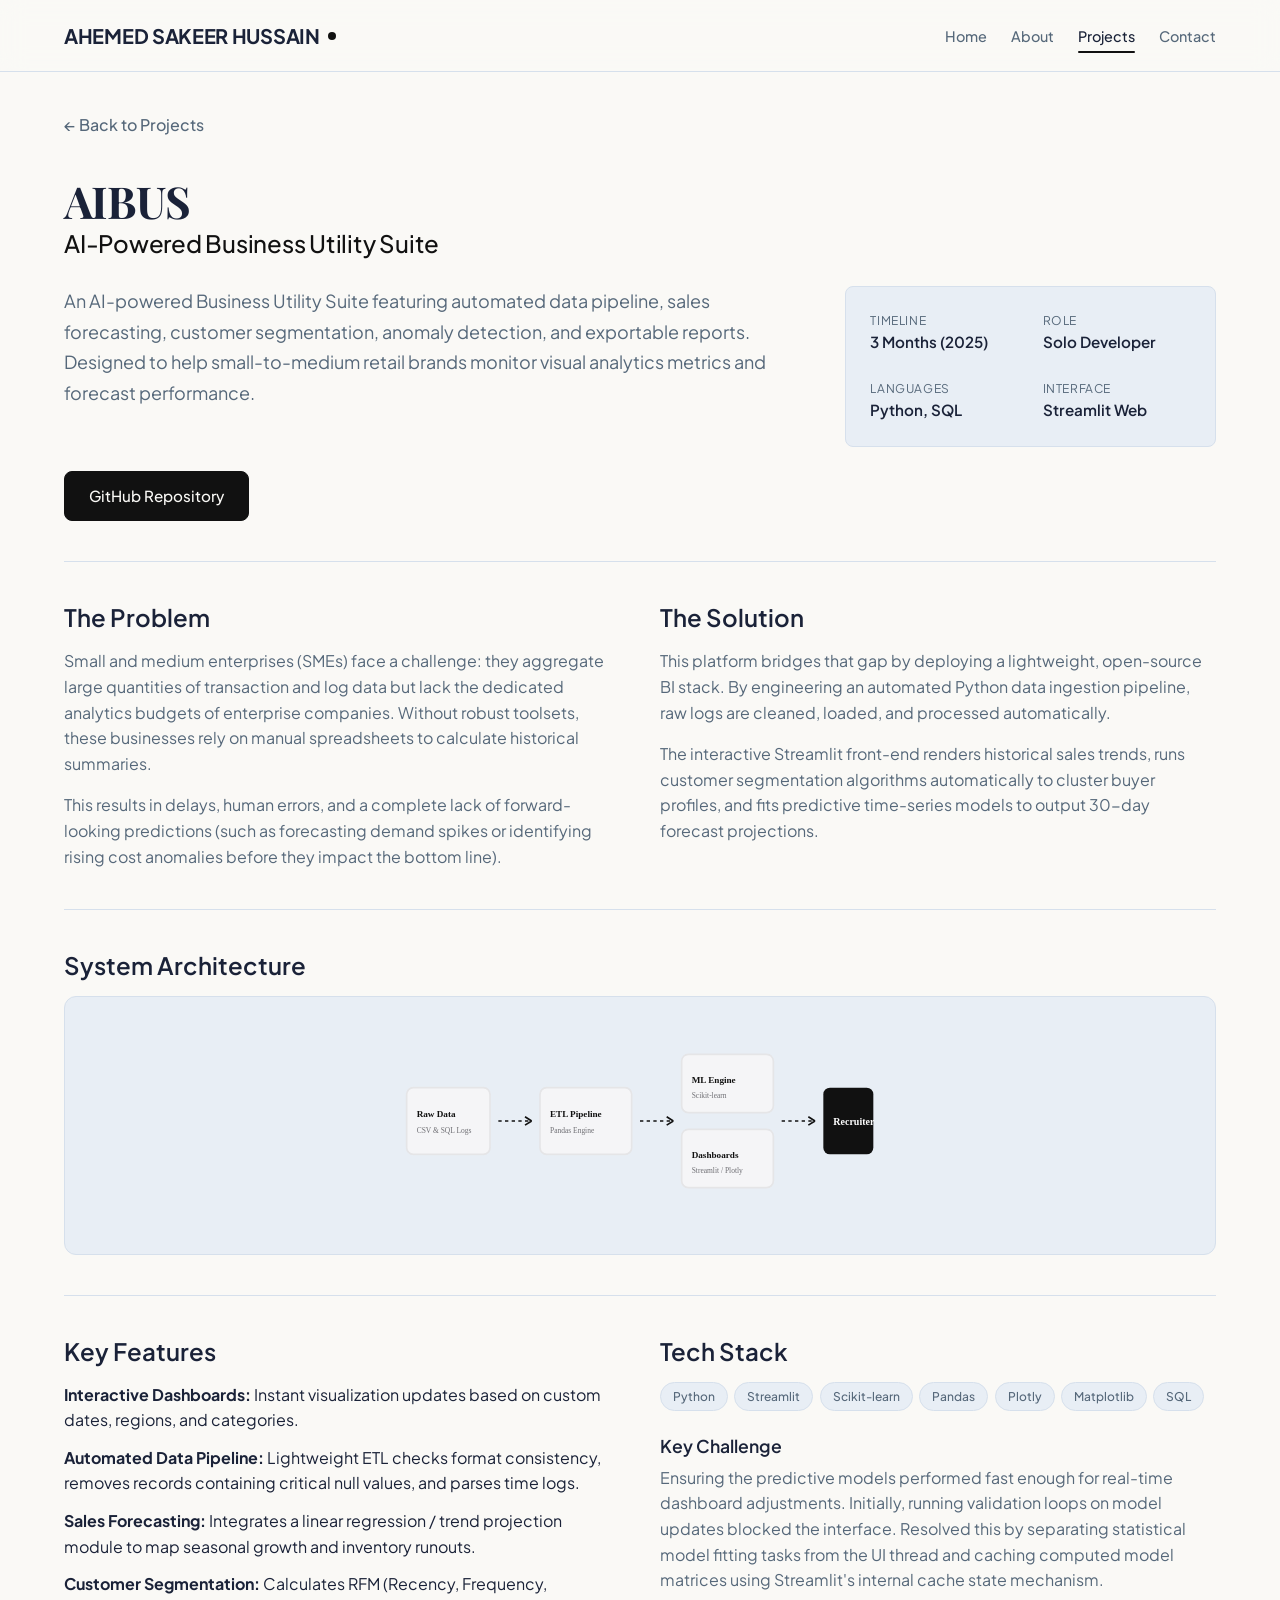
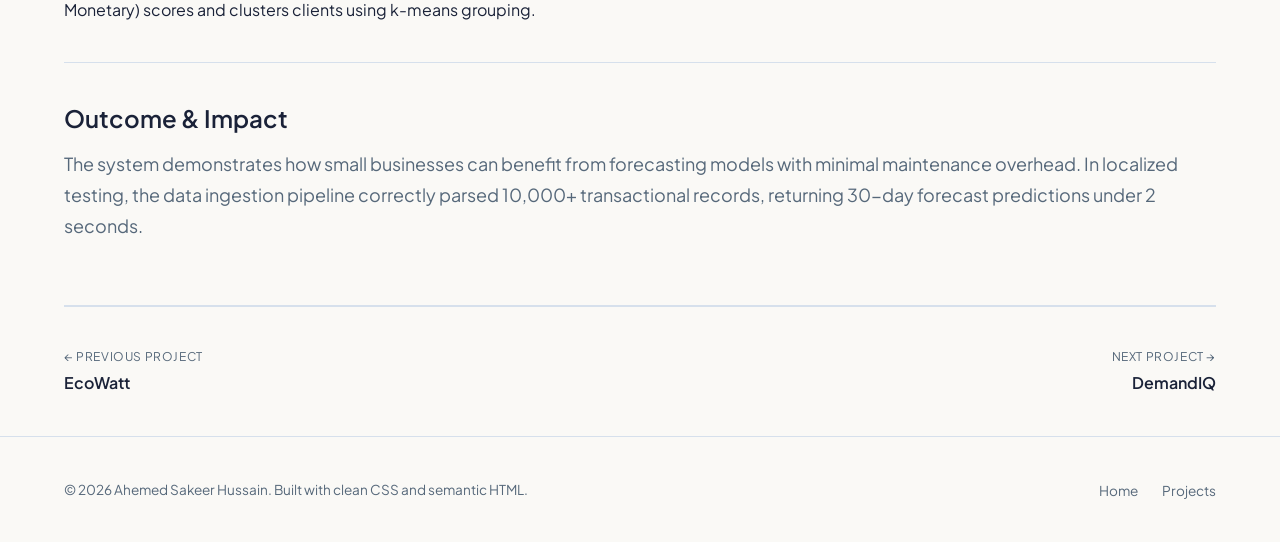
==== projects/ai-bi-platform.html @ 981876c4 "Initial portfolio commit" ====
<!DOCTYPE html>
<html lang="en">
<head>
  <meta charset="UTF-8">
  <meta name="viewport" content="width=device-width, initial-scale=1.0">
  <meta name="description" content="AIBUS - AI-Powered Business Utility Suite project details by Ahemed Sakeer Hussain.">
  <title>AIBUS | Project Details</title>
  <link rel="stylesheet" href="../css/style.css">
</head>
<body>

  <!-- ==========================================================================
       HEADER
       ========================================================================== -->
  <header class="header">
    <div class="container nav-container">
      <a href="../index.html" class="logo">
        AHEMED SAKEER HUSSAIN
        <span class="logo-dot"></span>
      </a>
      <nav>
        <ul class="nav-menu">
          <li><a href="../index.html#home" class="nav-link">Home</a></li>
          <li><a href="../index.html#about" class="nav-link">About</a></li>
          <li><a href="../index.html#projects" class="nav-link active">Projects</a></li>
          <li><a href="../index.html#contact" class="nav-link">Contact</a></li>
        </ul>
      </nav>
    </div>
  </header>

  <main>
    <div class="container">
      <!-- Project Header -->
      <section class="project-header">
        <a href="../index.html#projects" class="back-link">
          ← Back to Projects
        </a>
        <h1 class="display-title" style="font-size: 2.75rem; margin-top: 1rem;">
          AIBUS
        </h1>
        <p class="hero-subheadline" style="margin-bottom: var(--spacing-md);">AI-Powered Business Utility Suite</p>
        
        <div class="project-meta-grid">
          <div>
            <p class="text-secondary body-large">
              An AI-powered Business Utility Suite featuring automated data pipeline, sales forecasting, customer segmentation, anomaly detection, and exportable reports. Designed to help small-to-medium retail brands monitor visual analytics metrics and forecast performance.
            </p>
          </div>
          <div class="project-meta-list">
            <div>
              <div class="meta-item-label">Timeline</div>
              <div class="meta-item-value">3 Months (2025)</div>
            </div>
            <div>
              <div class="meta-item-label">Role</div>
              <div class="meta-item-value">Solo Developer</div>
            </div>
            <div>
              <div class="meta-item-label">Languages</div>
              <div class="meta-item-value">Python, SQL</div>
            </div>
            <div>
              <div class="meta-item-label">Interface</div>
              <div class="meta-item-value">Streamlit Web</div>
            </div>
          </div>
        </div>
        
        <div class="btn-group" style="margin-top: var(--spacing-md);">
          <a href="https://github.com/ahemedsh/AIBUS-AI-Powered-Business-Utility-Suite" target="_blank" rel="noopener" class="btn btn-primary">GitHub Repository</a>
        </div>
      </section>

      <!-- Problem & Solution -->
      <section class="detail-section">
        <div class="detail-grid">
          <div>
            <h2 class="card-title" style="font-size: 1.5rem; margin-bottom: 1rem;">The Problem</h2>
            <p>
              Small and medium enterprises (SMEs) face a challenge: they aggregate large quantities of transaction and log data but lack the dedicated analytics budgets of enterprise companies. Without robust toolsets, these businesses rely on manual spreadsheets to calculate historical summaries.
            </p>
            <p style="margin-top: 1rem;">
              This results in delays, human errors, and a complete lack of forward-looking predictions (such as forecasting demand spikes or identifying rising cost anomalies before they impact the bottom line).
            </p>
          </div>
          <div>
            <h2 class="card-title" style="font-size: 1.5rem; margin-bottom: 1rem;">The Solution</h2>
            <p>
              This platform bridges that gap by deploying a lightweight, open-source BI stack. By engineering an automated Python data ingestion pipeline, raw logs are cleaned, loaded, and processed automatically.
            </p>
            <p style="margin-top: 1rem;">
              The interactive Streamlit front-end renders historical sales trends, runs customer segmentation algorithms automatically to cluster buyer profiles, and fits predictive time-series models to output 30-day forecast projections.
            </p>
          </div>
        </div>
      </section>

      <!-- Architecture -->
      <section class="detail-section">
        <h2 class="card-title" style="font-size: 1.5rem; margin-bottom: 1rem;">System Architecture</h2>
        <div class="architecture-box">
          <svg viewBox="0 0 600 250" fill="none" xmlns="http://www.w3.org/2000/svg">
            <!-- Source Data -->
            <rect x="20" y="80" width="100" height="80" rx="8" fill="#F5F5F7" stroke="#E5E5E7" stroke-width="2"/>
            <text x="32" y="115" fill="#111111" font-family="Inter" font-size="11" font-weight="700">Raw Data</text>
            <text x="32" y="135" fill="#6E6E73" font-family="Inter" font-size="9" font-weight="500">CSV & SQL Logs</text>

            <!-- Arrow 1 -->
            <path d="M130 120H170" stroke="#111111" stroke-width="2" stroke-dasharray="4"/>
            <path d="M170 120L162 115M170 120L162 125" stroke="#111111" stroke-width="2"/>

            <!-- ETL / Processing Pipeline -->
            <rect x="180" y="80" width="110" height="80" rx="8" fill="#F5F5F7" stroke="#E5E5E7" stroke-width="2"/>
            <text x="192" y="115" fill="#111111" font-family="Inter" font-size="11" font-weight="700">ETL Pipeline</text>
            <text x="192" y="135" fill="#6E6E73" font-family="Inter" font-size="9" font-weight="500">Pandas Engine</text>

            <!-- Arrow 2 -->
            <path d="M300 120H340" stroke="#111111" stroke-width="2" stroke-dasharray="4"/>
            <path d="M340 120L332 115M340 120L332 125" stroke="#111111" stroke-width="2"/>

            <!-- Machine Learning Model -->
            <rect x="350" y="40" width="110" height="70" rx="8" fill="#F5F5F7" stroke="#E5E5E7" stroke-width="2"/>
            <text x="362" y="75" fill="#111111" font-family="Inter" font-size="11" font-weight="700">ML Engine</text>
            <text x="362" y="93" fill="#6E6E73" font-family="Inter" font-size="9" font-weight="500">Scikit-learn</text>

            <!-- Visualization Streamlit -->
            <rect x="350" y="130" width="110" height="70" rx="8" fill="#F5F5F7" stroke="#E5E5E7" stroke-width="2"/>
            <text x="362" y="165" fill="#111111" font-family="Inter" font-size="11" font-weight="700">Dashboards</text>
            <text x="362" y="183" fill="#6E6E73" font-family="Inter" font-size="9" font-weight="500">Streamlit / Plotly</text>

            <!-- Arrow 3 -->
            <path d="M470 120H510" stroke="#111111" stroke-width="2" stroke-dasharray="4"/>
            <path d="M510 120L502 115M510 120L502 125" stroke="#111111" stroke-width="2"/>

            <!-- User Interface -->
            <rect x="520" y="80" width="60" height="80" rx="8" fill="#111111"/>
            <text x="532" y="125" fill="#FFFFFF" font-family="Inter" font-size="12" font-weight="700">Recruiter</text>
          </svg>
        </div>
      </section>

      <!-- Key Features & Tech Stack -->
      <section class="detail-section">
        <div class="detail-grid">
          <div>
            <h2 class="card-title" style="font-size: 1.5rem; margin-bottom: 1rem;">Key Features</h2>
            <ul style="list-style: none; display: flex; flex-direction: column; gap: 0.75rem;">
              <li><strong>Interactive Dashboards:</strong> Instant visualization updates based on custom dates, regions, and categories.</li>
              <li><strong>Automated Data Pipeline:</strong> Lightweight ETL checks format consistency, removes records containing critical null values, and parses time logs.</li>
              <li><strong>Sales Forecasting:</strong> Integrates a linear regression / trend projection module to map seasonal growth and inventory runouts.</li>
              <li><strong>Customer Segmentation:</strong> Calculates RFM (Recency, Frequency, Monetary) scores and clusters clients using k-means grouping.</li>
            </ul>
          </div>
          <div>
            <h2 class="card-title" style="font-size: 1.5rem; margin-bottom: 1rem;">Tech Stack</h2>
            <div class="project-tags" style="margin-bottom: 1.5rem;">
              <span class="tag">Python</span>
              <span class="tag">Streamlit</span>
              <span class="tag">Scikit-learn</span>
              <span class="tag">Pandas</span>
              <span class="tag">Plotly</span>
              <span class="tag">Matplotlib</span>
              <span class="tag">SQL</span>
            </div>
            <h3 class="card-title" style="font-size: 1.1rem; margin-bottom: 0.5rem;">Key Challenge</h3>
            <p>
              Ensuring the predictive models performed fast enough for real-time dashboard adjustments. Initially, running validation loops on model updates blocked the interface. Resolved this by separating statistical model fitting tasks from the UI thread and caching computed model matrices using Streamlit's internal cache state mechanism.
            </p>
          </div>
        </div>
      </section>

      <!-- Outcome & Screenshots -->
      <section class="detail-section">
        <h2 class="card-title" style="font-size: 1.5rem; margin-bottom: 1rem;">Outcome & Impact</h2>
        <p class="body-large" style="margin-bottom: 1.5rem;">
          The system demonstrates how small businesses can benefit from forecasting models with minimal maintenance overhead. In localized testing, the data ingestion pipeline correctly parsed 10,000+ transactional records, returning 30-day forecast predictions under 2 seconds.
        </p>
      </section>

      <!-- Navigation -->
      <section class="project-navigation">
        <a href="ecowatt.html" class="nav-proj-link">
          <span class="nav-proj-sub">← Previous Project</span>
          <span class="nav-proj-title">EcoWatt</span>
        </a>
        <a href="demandiq.html" class="nav-proj-link next">
          <span class="nav-proj-sub">Next Project →</span>
          <span class="nav-proj-title">DemandIQ</span>
        </a>
      </section>
    </div>
  </main>

  <footer class="footer">
    <div class="container footer-container">
      <div class="footer-text">
        © 2026 Ahemed Sakeer Hussain. Built with clean CSS and semantic HTML.
      </div>
      <ul class="footer-links">
        <li><a href="../index.html">Home</a></li>
        <li><a href="../index.html#projects">Projects</a></li>
      </ul>
    </div>
  </footer>

</body>
</html>
---- css/style.css ----
@import url('https://fonts.googleapis.com/css2?family=Playfair+Display:ital,wght@0,400;0,600;0,700;1,400&family=Plus+Jakarta+Sans:wght@300;400;500;600;700&display=swap');

/* ==========================================================================
   CSS VARIABLES & DESIGN TOKENS
   ========================================================================== */
:root {
  /* Colors - Pastel Blue and Off-White Theme */
  --bg-primary: #FAF9F6;     /* Pure warm off-white (Alabaster) */
  --bg-surface: #E8EEF5;     /* Soft clean pastel ice-blue */
  --text-primary: #1A2238;    /* Deep professional slate/navy */
  --text-secondary: #56687A;  /* Mid-tone slate gray */
  --color-accent: #111111;    /* Accent black */
  --color-accent-hover: #222222;
  --color-border: #D6E0EC;    /* Soft pastel blue-gray borders */
  --color-success: #1A2238;
  --color-success-bg: #E8EEF5;
  --bg-header: rgba(250, 249, 246, 0.85); /* Semi-transparent off-white */
  
  /* Typography */
  --font-sans: 'Plus Jakarta Sans', -apple-system, BlinkMacSystemFont, "Segoe UI", Roboto, sans-serif;
  --font-serif: 'Playfair Display', Georgia, serif;
  
  /* Layout & Spacing */
  --max-width: 1200px;
  --header-height: 72px;
  --spacing-xs: 0.5rem;   /* 8px */
  --spacing-sm: 1rem;     /* 16px */
  --spacing-md: 1.5rem;   /* 24px */
  --spacing-lg: 2.5rem;   /* 40px */
  --spacing-xl: 4rem;     /* 64px */
  --spacing-xxl: 6rem;    /* 96px */
  
  /* Elevation & Shadows */
  --shadow-sm: 0 1px 2px 0 rgba(0, 0, 0, 0.05);
  --shadow-md: 0 4px 6px -1px rgba(0, 0, 0, 0.05), 0 2px 4px -1px rgba(0, 0, 0, 0.03);
  --shadow-lg: 0 10px 15px -3px rgba(0, 0, 0, 0.05), 0 4px 6px -2px rgba(0, 0, 0, 0.02);
  
  /* Borders */
  --radius-sm: 4px;
  --radius-md: 8px;
  --radius-lg: 12px;
  
  /* Motion */
  --transition-speed: 300ms;
  --transition-ease: cubic-bezier(0.4, 0, 0.2, 1);
  --transition: all var(--transition-speed) var(--transition-ease);
}

/* ==========================================================================
   RESET & SYSTEM BASICS
   ========================================================================== */
*, *::before, *::after {
  box-sizing: border-box;
  margin: 0;
  padding: 0;
}

html {
  font-size: 16px;
  scroll-behavior: smooth;
  -webkit-font-smoothing: antialiased;
  -moz-osx-font-smoothing: grayscale;
}

body {
  background-color: var(--bg-primary);
  color: var(--text-primary);
  font-family: var(--font-sans);
  line-height: 1.6;
  overflow-x: hidden;
}

h1, h2, h3, h4, h5, h6 {
  color: var(--text-primary);
  font-family: var(--font-sans);
  font-weight: 600;
  line-height: 1.25;
}

p {
  color: var(--text-secondary);
}

a {
  color: inherit;
  text-decoration: none;
  transition: var(--transition);
}

button, input, textarea, select {
  font-family: inherit;
  font-size: inherit;
  color: inherit;
}

img, svg {
  max-width: 100%;
  height: auto;
  display: block;
}

/* ==========================================================================
   LAYOUT & UTILITY CLASSES
   ========================================================================== */
.container {
  max-width: var(--max-width);
  margin-left: auto;
  margin-right: auto;
  padding-left: var(--spacing-md);
  padding-right: var(--spacing-md);
  width: 100%;
}

.section {
  padding-top: var(--spacing-xxl);
  padding-bottom: var(--spacing-xxl);
  border-bottom: 1px solid var(--color-border);
}

/* Alternating background colors for sections (pastel blue and off-white) */
.section:nth-of-type(odd) {
  background-color: var(--bg-primary);
}

.section:nth-of-type(even) {
  background-color: var(--bg-surface);
}

.section:last-of-type {
  border-bottom: none;
}

.grid-2 {
  display: grid;
  grid-template-columns: repeat(2, 1fr);
  gap: var(--spacing-lg);
}

.grid-3 {
  display: grid;
  grid-template-columns: repeat(3, 1fr);
  gap: var(--spacing-md);
}

.grid-4 {
  display: grid;
  grid-template-columns: repeat(4, 1fr);
  gap: var(--spacing-md);
}

.text-center { text-align: center; }
.text-secondary { color: var(--text-secondary); }

/* Typography Scale */
.display-title {
  font-size: 4rem;
  font-family: var(--font-serif);
  font-weight: 700;
  letter-spacing: -0.02em;
  color: var(--text-primary);
  line-height: 1.05;
}

.section-title {
  font-size: 2.75rem;
  font-family: var(--font-serif);
  font-weight: 700;
  letter-spacing: -0.015em;
  margin-bottom: var(--spacing-xs);
}

.section-subtitle {
  font-size: 1.125rem;
  font-weight: 400;
  color: var(--text-secondary);
  max-width: 600px;
  margin-bottom: var(--spacing-xl);
}

.card-title {
  font-size: 1.25rem;
  font-weight: 600;
  margin-bottom: var(--spacing-xs);
}

.body-large {
  font-size: 1.125rem;
  line-height: 1.7;
}

/* Buttons */
.btn-group {
  display: flex;
  gap: var(--spacing-sm);
  flex-wrap: wrap;
}

.btn {
  display: inline-flex;
  align-items: center;
  justify-content: center;
  padding: 0.75rem 1.5rem;
  font-weight: 500;
  border-radius: var(--radius-md);
  font-size: 0.95rem;
  cursor: pointer;
  transition: var(--transition);
  border: 1px solid transparent;
}

.btn-primary {
  background-color: var(--color-accent);
  color: var(--bg-primary);
  border: 1px solid var(--color-accent);
}

.btn-primary:hover {
  background-color: transparent;
  color: var(--color-accent);
  transform: translateY(-1px);
}

.btn-secondary {
  background-color: transparent;
  color: var(--color-accent);
  border: 1px solid var(--color-accent);
}

.btn-secondary:hover {
  background-color: var(--color-accent);
  color: var(--bg-primary);
  transform: translateY(-1px);
}

.btn-sm {
  padding: 0.5rem 1rem;
  font-size: 0.875rem;
  border-radius: var(--radius-sm);
}

/* Badge / Tech Tags */
.tag {
  display: inline-block;
  padding: 0.25rem 0.75rem;
  background-color: var(--bg-surface);
  color: var(--text-secondary);
  border: 1px solid var(--color-border);
  border-radius: 50px;
  font-size: 0.75rem;
  font-weight: 500;
}

/* ==========================================================================
   NAVIGATION (HEADER)
   ========================================================================== */
.header {
  position: fixed;
  top: 0;
  left: 0;
  width: 100%;
  height: var(--header-height);
  background-color: var(--bg-header);
  backdrop-filter: blur(12px);
  -webkit-backdrop-filter: blur(12px);
  border-bottom: 1px solid var(--color-border);
  z-index: 1000;
  display: flex;
  align-items: center;
}

.nav-container {
  display: flex;
  justify-content: space-between;
  align-items: center;
  width: 100%;
}

.logo {
  font-weight: 700;
  font-size: 1.25rem;
  letter-spacing: -0.015em;
  color: var(--text-primary);
  display: flex;
  align-items: center;
  gap: var(--spacing-xs);
}

.logo-dot {
  width: 8px;
  height: 8px;
  background-color: var(--color-accent);
  border-radius: 50%;
}

.nav-menu {
  display: flex;
  list-style: none;
  gap: var(--spacing-md);
}

.nav-link {
  font-weight: 500;
  font-size: 0.9rem;
  color: var(--text-secondary);
  padding: 0.5rem 0;
  position: relative;
}

.nav-link:hover, .nav-link.active {
  color: var(--text-primary);
}

.nav-link.active::after {
  content: '';
  position: absolute;
  bottom: 0;
  left: 0;
  width: 100%;
  height: 2px;
  background-color: var(--color-accent);
  border-radius: 2px;
}

.mobile-nav-toggle {
  display: none;
  background: none;
  border: none;
  cursor: pointer;
  padding: 0.5rem;
}

/* ==========================================================================
   HERO SECTION
   ========================================================================== */
.hero-section {
  padding-top: calc(var(--header-height) + var(--spacing-xl));
  padding-bottom: var(--spacing-xl);
  min-height: 65vh;
  display: flex;
  align-items: center;
  background-color: var(--bg-surface);
  border-bottom: 1px solid var(--color-border);
}

.hero-grid {
  display: flex;
  flex-direction: column;
  align-items: center;
  text-align: center;
  gap: var(--spacing-lg);
  width: 100%;
}

.hero-content {
  opacity: 0;
  transform: translateY(16px);
  animation: pageFadeIn 0.8s var(--transition-ease) forwards;
  max-width: 800px;
  display: flex;
  flex-direction: column;
  align-items: center;
}

.hero-content .btn-group {
  justify-content: center;
}

.hero-badge {
  display: inline-flex;
  align-items: center;
  gap: 0.5rem;
  padding: 0.35rem 0.85rem;
  background-color: var(--bg-surface);
  border: 1px solid var(--color-border);
  border-radius: 50px;
  color: var(--text-secondary);
  font-size: 0.85rem;
  font-weight: 500;
  margin-bottom: var(--spacing-md);
}

.hero-badge .status-dot {
  width: 8px;
  height: 8px;
  background-color: var(--color-success);
  border-radius: 50%;
  position: relative;
}

.hero-badge .status-dot::after {
  content: '';
  position: absolute;
  top: 0;
  left: 0;
  width: 100%;
  height: 100%;
  background-color: var(--color-success);
  border-radius: 50%;
  animation: pulse 2s infinite;
}

.hero-subheadline {
  font-size: 1.5rem;
  color: var(--color-accent);
  font-weight: 500;
  margin-bottom: var(--spacing-sm);
  letter-spacing: -0.01em;
}

.hero-desc {
  font-size: 1.2rem;
  margin-top: var(--spacing-md);
  margin-bottom: var(--spacing-lg);
  max-width: 600px;
}

.hero-illustration {
  display: flex;
  justify-content: center;
  align-items: center;
  opacity: 0;
  transform: translateY(16px);
  animation: pageFadeIn 0.8s var(--transition-ease) 0.2s forwards;
}

.hero-image {
  width: 100%;
  max-width: 900px;
  height: auto;
  border-radius: var(--radius-lg);
  border: 1px solid var(--color-border);
  box-shadow: 0 20px 48px rgba(26, 34, 56, 0.08);
  transition: var(--transition);
}

.hero-image:hover {
  transform: translateY(-4px) scale(1.01);
  box-shadow: 0 30px 60px rgba(26, 34, 56, 0.12);
}

/* ==========================================================================
   ABOUT SECTION
   ========================================================================== */
.about-grid {
  display: grid;
  grid-template-columns: 1.2fr 0.8fr;
  gap: var(--spacing-lg);
  align-items: start;
}

.about-content {
  font-size: 1.05rem;
}

.about-content p {
  margin-bottom: var(--spacing-md);
}

.about-metrics {
  display: grid;
  grid-template-columns: repeat(2, 1fr);
  gap: var(--spacing-sm);
}

.metric-card {
  background-color: var(--bg-surface);
  border: 1px solid var(--color-border);
  padding: var(--spacing-md);
  border-radius: var(--radius-md);
  text-align: left;
}

.metric-num {
  font-size: 2.25rem;
  font-weight: 700;
  color: var(--color-accent);
  line-height: 1;
  margin-bottom: var(--spacing-xs);
}

.metric-label {
  font-size: 0.85rem;
  color: var(--text-secondary);
  font-weight: 500;
}

/* ==========================================================================
   SKILLS SECTION
   ========================================================================== */
.skills-grid-v2 {
  display: grid;
  grid-template-columns: repeat(5, 1fr);
  gap: var(--spacing-md);
}

.skill-card {
  background-color: #FFFFFF;
  border: 1px solid var(--color-border);
  border-radius: var(--radius-lg);
  padding: var(--spacing-md);
  transition: var(--transition);
}

.skill-card:hover {
  border-color: var(--text-secondary);
  box-shadow: var(--shadow-md);
  transform: translateY(-2px);
}

.skill-icon-wrap {
  width: 40px;
  height: 40px;
  border-radius: var(--radius-md);
  background-color: var(--bg-surface);
  display: flex;
  align-items: center;
  justify-content: center;
  margin-bottom: var(--spacing-sm);
  color: var(--color-accent);
}

.skill-list {
  list-style: none;
  display: flex;
  flex-direction: column;
  gap: 0.5rem;
}

.skill-item {
  font-size: 0.95rem;
  color: var(--text-secondary);
  display: flex;
  align-items: center;
  gap: 0.5rem;
}

.skill-item::before {
  content: '';
  width: 4px;
  height: 4px;
  background-color: var(--color-border);
  border-radius: 50%;
}

/* ==========================================================================
   EXPERIENCE SECTION (TIMELINE)
   ========================================================================== */
.timeline {
  position: relative;
  max-width: 800px;
  margin: 0 auto;
  padding-left: 2rem;
}

.timeline::before {
  content: '';
  position: absolute;
  top: 0;
  bottom: 0;
  left: 5px;
  width: 2px;
  background-color: var(--color-border);
}

.timeline-item {
  position: relative;
  margin-bottom: var(--spacing-xl);
}

.timeline-item:last-child {
  margin-bottom: 0;
}

.timeline-marker {
  position: absolute;
  left: -2rem;
  top: 6px;
  width: 12px;
  height: 12px;
  border-radius: 50%;
  background-color: var(--bg-primary);
  border: 2px solid var(--color-accent);
  transition: var(--transition);
}

.timeline-item:hover .timeline-marker {
  background-color: var(--color-accent);
  box-shadow: 0 0 0 4px rgba(26, 34, 56, 0.15);
}

.timeline-header {
  display: flex;
  justify-content: space-between;
  align-items: baseline;
  margin-bottom: 0.5rem;
  flex-wrap: wrap;
  gap: 0.25rem;
}

.timeline-role {
  font-size: 1.15rem;
  font-weight: 600;
  color: var(--text-primary);
}

.timeline-company {
  color: var(--color-accent);
  font-weight: 500;
  display: block;
  margin-top: 0.15rem;
  margin-bottom: 0.5rem;
}

.timeline-date {
  font-size: 0.875rem;
  color: var(--text-secondary);
  margin-left: auto;
  text-align: right;
  white-space: nowrap;
}

.timeline-desc {
  font-size: 0.95rem;
}

.timeline-desc ul {
  list-style: none;
  margin-top: 0.5rem;
  display: flex;
  flex-direction: column;
  gap: 0.4rem;
}

.timeline-desc li {
  position: relative;
  padding-left: 1.25rem;
  color: var(--text-secondary);
}

.timeline-desc li::before {
  content: '→';
  position: absolute;
  left: 0;
  color: var(--color-accent);
}

/* ==========================================================================
   FEATURED PROJECTS SECTION
   ========================================================================== */
.projects-grid {
  display: grid;
  grid-template-columns: repeat(2, 1fr);
  gap: var(--spacing-lg);
}

.project-card {
  background-color: var(--bg-primary);
  border: 1px solid var(--color-border);
  border-radius: var(--radius-lg);
  overflow: hidden;
  transition: var(--transition);
  display: flex;
  flex-direction: column;
  box-shadow: 0 1px 3px rgba(0, 0, 0, 0.02);
}

.project-card:hover {
  border-color: #000000;
  box-shadow: 0 12px 24px rgba(0, 0, 0, 0.05);
  transform: translateY(-4px);
}

.project-thumbnail {
  background-color: #FFFFFF;
  height: 240px;
  display: flex;
  justify-content: center;
  align-items: center;
  border-bottom: 1px solid var(--color-border);
  padding: var(--spacing-md);
  overflow: hidden;
}

.project-thumbnail svg, .project-thumbnail img {
  width: 100%;
  height: 100%;
  object-fit: contain;
  transition: var(--transition);
}

.project-card:hover .project-thumbnail svg,
.project-card:hover .project-thumbnail img {
  transform: scale(1.02);
}

.project-body {
  padding: var(--spacing-md);
  display: flex;
  flex-direction: column;
  flex-grow: 1;
}

.project-title {
  font-size: 1.4rem;
  font-weight: 600;
  margin-bottom: var(--spacing-xs);
  color: var(--text-primary);
}

.project-summary {
  font-size: 0.95rem;
  color: var(--text-secondary);
  margin-bottom: var(--spacing-md);
  line-height: 1.5;
}

.project-tags {
  display: flex;
  flex-wrap: wrap;
  gap: 0.4rem;
  margin-bottom: var(--spacing-md);
}

.project-features {
  list-style: none;
  margin-bottom: var(--spacing-lg);
  margin-top: auto;
}

.project-features li {
  font-size: 0.875rem;
  color: var(--text-secondary);
  margin-bottom: 0.35rem;
  display: flex;
  align-items: center;
  gap: 0.5rem;
}

.project-features li::before {
  content: '✓';
  color: var(--color-success);
  font-weight: bold;
}

.project-actions {
  display: grid;
  grid-template-columns: repeat(2, 1fr);
  gap: 0.5rem;
}

.project-actions .btn {
  padding: 0.6rem 0.5rem;
  font-size: 0.85rem;
  white-space: nowrap;
}

/* ==========================================================================
   CERTIFICATIONS SECTION
   ========================================================================== */
.certs-grid {
  display: grid;
  grid-template-columns: repeat(3, 1fr);
  gap: var(--spacing-md);
}

.cert-card {
  background-color: var(--bg-surface);
  border: 1px solid var(--color-border);
  border-radius: var(--radius-md);
  padding: var(--spacing-md);
  display: flex;
  flex-direction: column;
  justify-content: space-between;
  transition: var(--transition);
}

.cert-card:hover {
  border-color: var(--text-secondary);
  background-color: var(--bg-primary);
}

.cert-issuer {
  font-size: 0.75rem;
  text-transform: uppercase;
  letter-spacing: 0.05em;
  color: var(--color-accent);
  font-weight: 600;
  margin-bottom: 0.25rem;
}

.cert-name {
  font-size: 1.1rem;
  font-weight: 600;
  color: var(--text-primary);
  margin-bottom: 0.5rem;
}

.cert-date {
  font-size: 0.85rem;
  color: var(--text-secondary);
}

/* ==========================================================================
   CONTACT SECTION
   ========================================================================== */
.contact-grid {
  display: grid;
  grid-template-columns: 0.8fr 1.2fr;
  gap: var(--spacing-lg);
}

.contact-info {
  display: flex;
  flex-direction: column;
  gap: var(--spacing-md);
}

.contact-detail {
  display: flex;
  align-items: flex-start;
  gap: var(--spacing-sm);
}

.contact-icon {
  width: 40px;
  height: 40px;
  border-radius: var(--radius-md);
  background-color: var(--bg-surface);
  border: 1px solid var(--color-border);
  display: flex;
  align-items: center;
  justify-content: center;
  color: var(--color-accent);
  flex-shrink: 0;
}

.contact-label {
  font-size: 0.85rem;
  text-transform: uppercase;
  letter-spacing: 0.05em;
  color: var(--text-secondary);
  font-weight: 500;
}

.contact-value {
  font-size: 1rem;
  font-weight: 600;
  color: var(--text-primary);
}

.contact-form-wrap {
  background-color: var(--bg-surface);
  border: 1px solid var(--color-border);
  border-radius: var(--radius-lg);
  padding: var(--spacing-lg);
}

.form-group {
  margin-bottom: var(--spacing-sm);
}

.form-row {
  display: grid;
  grid-template-columns: repeat(2, 1fr);
  gap: var(--spacing-sm);
}

.form-label {
  display: block;
  font-size: 0.875rem;
  font-weight: 500;
  margin-bottom: 0.25rem;
}

.form-control {
  width: 100%;
  padding: 0.75rem;
  border: 1px solid var(--color-border);
  background-color: var(--bg-primary);
  border-radius: var(--radius-md);
  transition: var(--transition);
  outline: none;
}

.form-control:focus {
  border-color: var(--color-accent);
  box-shadow: 0 0 0 3px rgba(37, 99, 235, 0.1);
}

textarea.form-control {
  min-height: 120px;
  resize: vertical;
}

.form-message {
  margin-top: var(--spacing-sm);
  padding: 0.75rem;
  border-radius: var(--radius-md);
  font-size: 0.9rem;
  display: none;
}

.form-message.success {
  display: block;
  background-color: var(--color-success-bg);
  border: 1px solid var(--color-success);
  color: var(--color-success);
}

/* ==========================================================================
   PROJECT DETAIL PAGE STYLES
   ========================================================================== */
.project-header {
  padding-top: calc(var(--header-height) + var(--spacing-lg));
  padding-bottom: var(--spacing-lg);
  border-bottom: 1px solid var(--color-border);
}

.back-link {
  display: inline-flex;
  align-items: center;
  gap: var(--spacing-xs);
  color: var(--text-secondary);
  font-weight: 500;
  margin-bottom: var(--spacing-md);
}

.back-link:hover {
  color: var(--text-primary);
  transform: translateX(-4px);
}

.project-meta-grid {
  display: grid;
  grid-template-columns: 2fr 1fr;
  gap: var(--spacing-lg);
  margin-top: var(--spacing-sm);
}

.project-meta-list {
  background-color: var(--bg-surface);
  border: 1px solid var(--color-border);
  border-radius: var(--radius-md);
  padding: var(--spacing-md);
  display: grid;
  grid-template-columns: repeat(2, 1fr);
  gap: var(--spacing-md);
}

.meta-item-label {
  font-size: 0.75rem;
  text-transform: uppercase;
  letter-spacing: 0.05em;
  color: var(--text-secondary);
}

.meta-item-value {
  font-size: 0.95rem;
  font-weight: 600;
  color: var(--text-primary);
}

.detail-section {
  padding-top: var(--spacing-lg);
  padding-bottom: var(--spacing-lg);
  border-bottom: 1px solid var(--color-border);
}

.detail-section:last-of-type {
  border-bottom: none;
}

.detail-grid {
  display: grid;
  grid-template-columns: 1fr 1fr;
  gap: var(--spacing-lg);
}

.architecture-box {
  background-color: var(--bg-surface);
  border: 1px solid var(--color-border);
  border-radius: var(--radius-lg);
  padding: var(--spacing-md);
  display: flex;
  justify-content: center;
  align-items: center;
}

.architecture-box svg {
  width: 100%;
  max-width: 500px;
}

.project-navigation {
  display: flex;
  justify-content: space-between;
  padding: var(--spacing-lg) 0;
  border-top: 1px solid var(--color-border);
}

.nav-proj-link {
  display: flex;
  flex-direction: column;
  gap: 4px;
}

.nav-proj-link.next {
  text-align: right;
  align-items: flex-end;
}

.nav-proj-sub {
  font-size: 0.75rem;
  text-transform: uppercase;
  letter-spacing: 0.05em;
  color: var(--text-secondary);
}

.nav-proj-title {
  font-size: 1rem;
  font-weight: 600;
  color: var(--text-primary);
}

.nav-proj-link:hover .nav-proj-title {
  color: var(--color-accent);
}

/* ==========================================================================
   FOOTER SECTION
   ========================================================================== */
.footer {
  padding: var(--spacing-lg) 0;
  border-top: 1px solid var(--color-border);
  background-color: var(--bg-primary);
}

.footer-container {
  display: flex;
  justify-content: space-between;
  align-items: center;
  flex-wrap: wrap;
  gap: var(--spacing-sm);
}

.footer-text {
  font-size: 0.85rem;
  color: var(--text-secondary);
}

.footer-links {
  display: flex;
  list-style: none;
  gap: var(--spacing-md);
}

.footer-links a {
  font-size: 0.85rem;
  color: var(--text-secondary);
}

.footer-links a:hover {
  color: var(--text-primary);
}

/* ==========================================================================
   ANIMATIONS
   ========================================================================== */
@keyframes pageFadeIn {
  from {
    opacity: 0;
    transform: translateY(12px);
  }
  to {
    opacity: 1;
    transform: translateY(0);
  }
}

@keyframes pulse {
  0% {
    transform: scale(0.95);
    box-shadow: 0 0 0 0 rgba(22, 163, 74, 0.4);
  }
  70% {
    transform: scale(1);
    box-shadow: 0 0 0 6px rgba(22, 163, 74, 0);
  }
  100% {
    transform: scale(0.95);
    box-shadow: 0 0 0 0 rgba(22, 163, 74, 0);
  }
}

/* ==========================================================================
   RESPONSIVE DESIGN / MEDIA QUERIES
   ========================================================================== */
@media (max-width: 1024px) {
  :root {
    --spacing-xxl: 4.5rem;
    --spacing-xl: 3rem;
  }
  
  .skills-grid-v2 {
    grid-template-columns: repeat(2, 1fr);
  }
  
  .projects-grid {
    grid-template-columns: 1fr;
    max-width: 700px;
    margin: 0 auto;
  }
  
  .certs-grid {
    grid-template-columns: repeat(2, 1fr);
  }
  
  .hero-grid {
    grid-template-columns: 1.1fr 0.9fr;
  }
}

@media (max-width: 768px) {
  :root {
    --spacing-xxl: 3.5rem;
    --spacing-xl: 2.5rem;
    --spacing-lg: 1.75rem;
  }
  
  .display-title {
    font-size: 2.5rem;
  }
  
  .section-title {
    font-size: 1.75rem;
  }
  
  .hero-grid {
    grid-template-columns: 1fr;
    text-align: center;
    gap: var(--spacing-xl);
  }
  
  .hero-badge, .hero-desc {
    margin-left: auto;
    margin-right: auto;
  }
  
  .btn-group {
    justify-content: center;
  }
  
  .hero-illustration {
    order: -1;
  }
  
  .about-grid {
    grid-template-columns: 1fr;
  }
  
  .contact-grid {
    grid-template-columns: 1fr;
  }
  
  .project-meta-grid {
    grid-template-columns: 1fr;
  }
  
  .detail-grid {
    grid-template-columns: 1fr;
  }
  
  /* Mobile Nav Menu styles */
  .nav-menu {
    display: none;
    position: absolute;
    top: var(--header-height);
    left: 0;
    width: 100%;
    background-color: var(--bg-primary);
    border-bottom: 1px solid var(--color-border);
    flex-direction: column;
    padding: var(--spacing-md) var(--spacing-lg);
    gap: var(--spacing-sm);
    box-shadow: var(--shadow-md);
  }
  
  .nav-menu.open {
    display: flex;
  }
  
  .mobile-nav-toggle {
    display: block;
  }
  
  .timeline::before {
    left: 4px;
  }
  
  .timeline-marker {
    left: -2rem;
    top: 6px;
  }
  
  .timeline-header {
    flex-direction: column;
    align-items: flex-start;
  }
}

@media (max-width: 480px) {
  .certs-grid {
    grid-template-columns: 1fr;
  }
  
  .skills-grid-v2 {
    grid-template-columns: 1fr;
  }
  
  .form-row {
    grid-template-columns: 1fr;
  }
  
  .project-actions {
    grid-template-columns: 1fr;
    gap: 0.35rem;
  }
  
  .footer-container {
    flex-direction: column;
    text-align: center;
  }
  
  .footer-links {
    justify-content: center;
  }
}
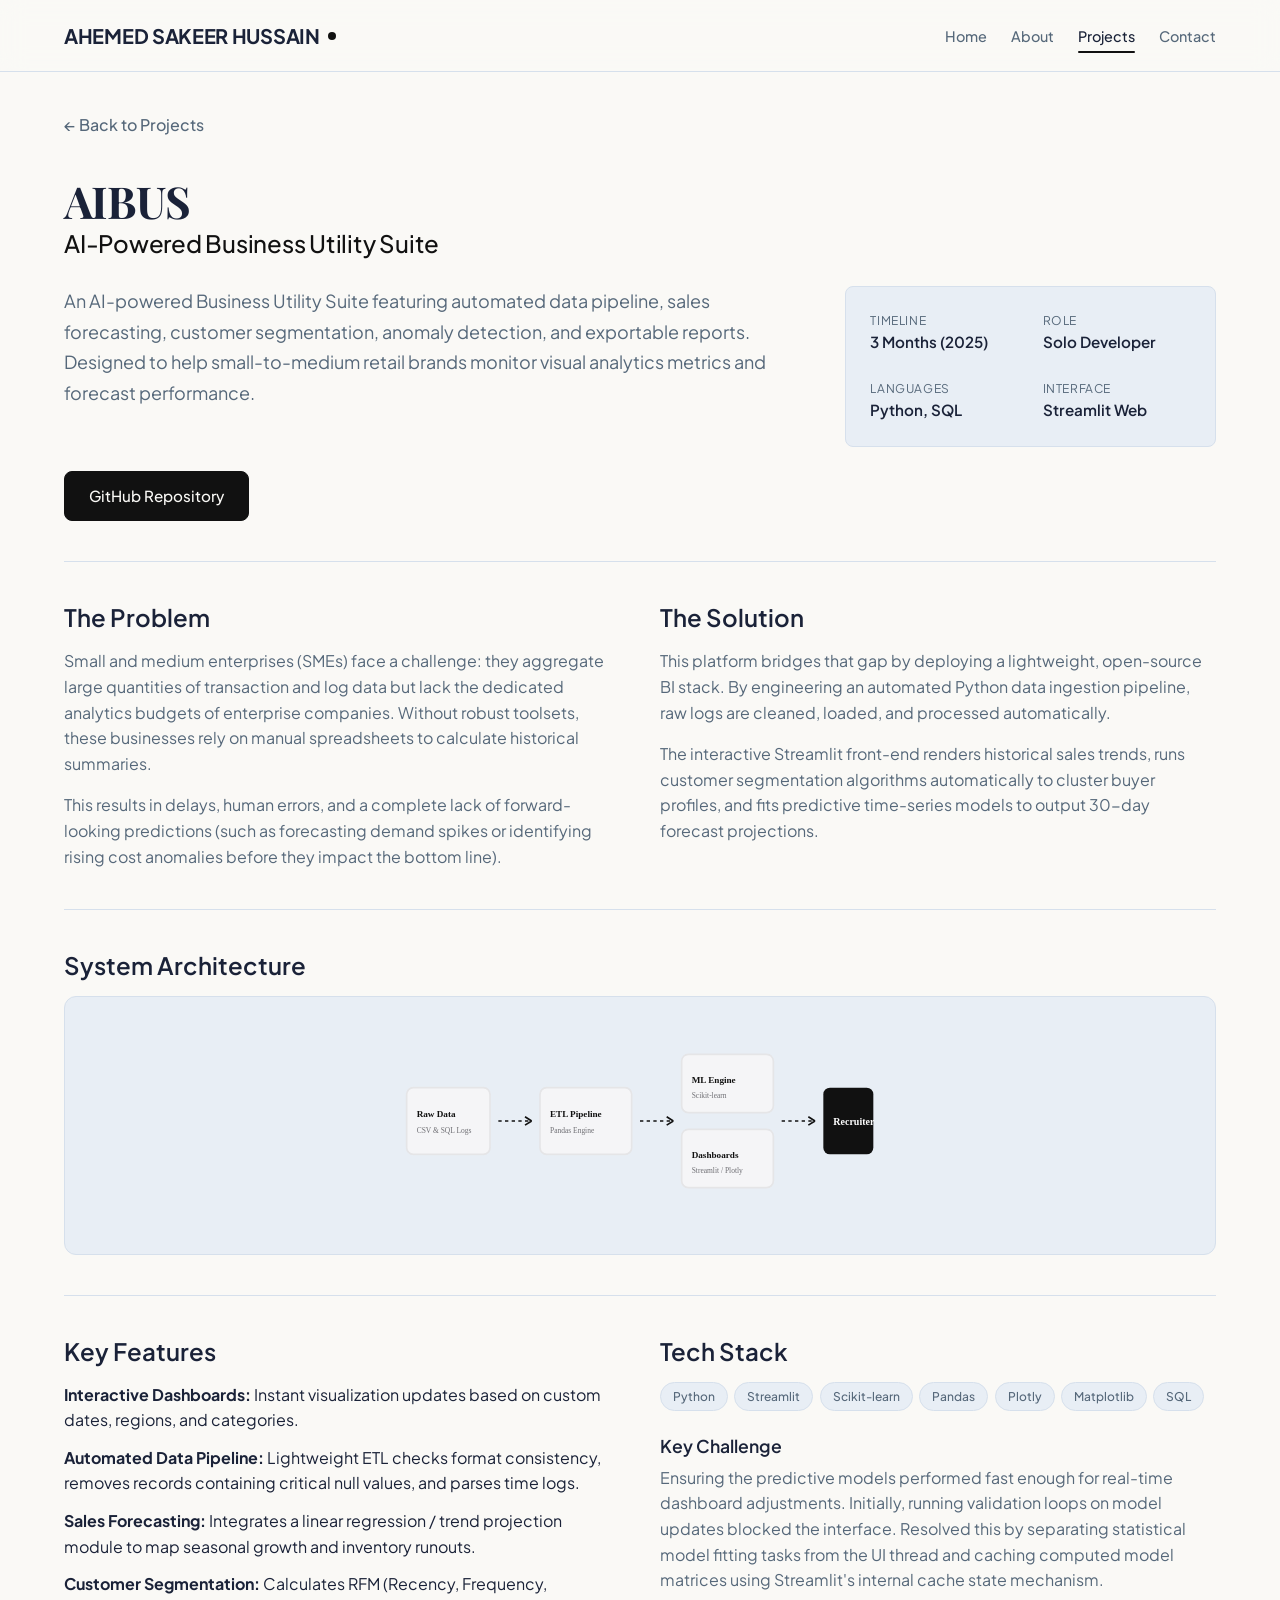
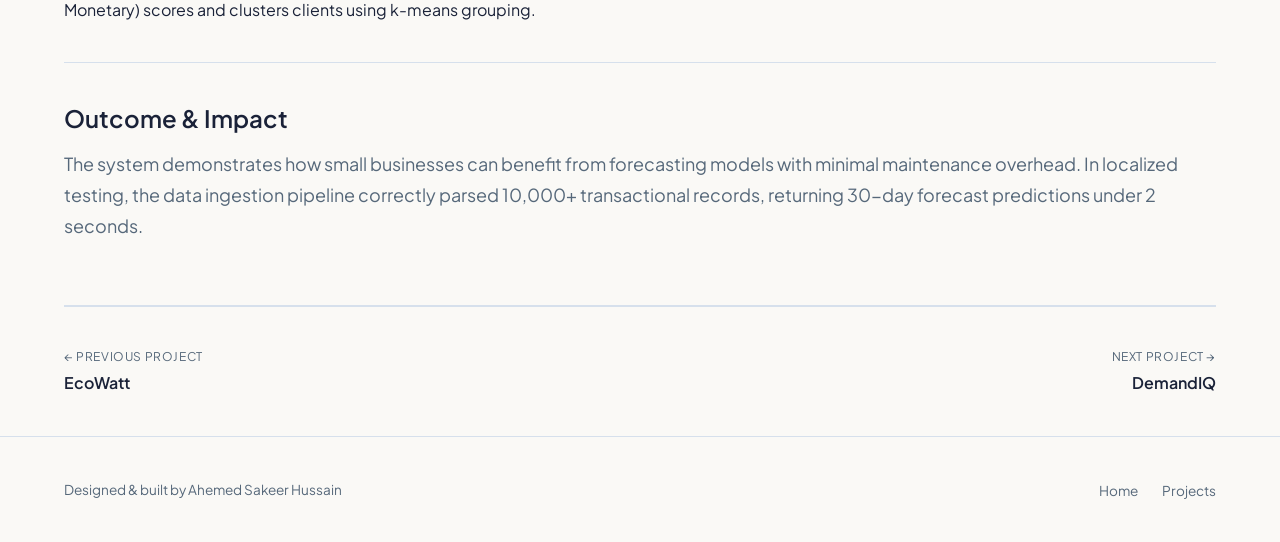
==== commit 068c41ad: "Update resume PDF, make contact icons clickable brand logos, update footer credits" ====
--- a/projects/ai-bi-platform.html
+++ b/projects/ai-bi-platform.html
@@ -196,7 +196,7 @@
   <footer class="footer">
     <div class="container footer-container">
       <div class="footer-text">
-        © 2026 Ahemed Sakeer Hussain. Built with clean CSS and semantic HTML.
+        Designed & built by Ahemed Sakeer Hussain
       </div>
       <ul class="footer-links">
         <li><a href="../index.html">Home</a></li>
--- a/css/style.css
+++ b/css/style.css
@@ -832,6 +832,14 @@
   justify-content: center;
   color: var(--color-accent);
   flex-shrink: 0;
+  transition: var(--transition);
+}
+
+.contact-icon:hover {
+  background-color: var(--bg-primary);
+  border-color: var(--text-secondary);
+  color: var(--color-accent-hover);
+  transform: translateY(-2px);
 }
 
 .contact-label {
@@ -905,6 +913,20 @@
   background-color: var(--color-success-bg);
   border: 1px solid var(--color-success);
   color: var(--color-success);
+}
+
+.form-message.error {
+  display: block;
+  background-color: #FDF2F2;
+  border: 1px solid #F8B4B4;
+  color: #9B1C1C;
+}
+
+.form-message.info {
+  display: block;
+  background-color: #EBF5FF;
+  border: 1px solid #A4CAFE;
+  color: #1E429F;
 }
 
 /* ==========================================================================
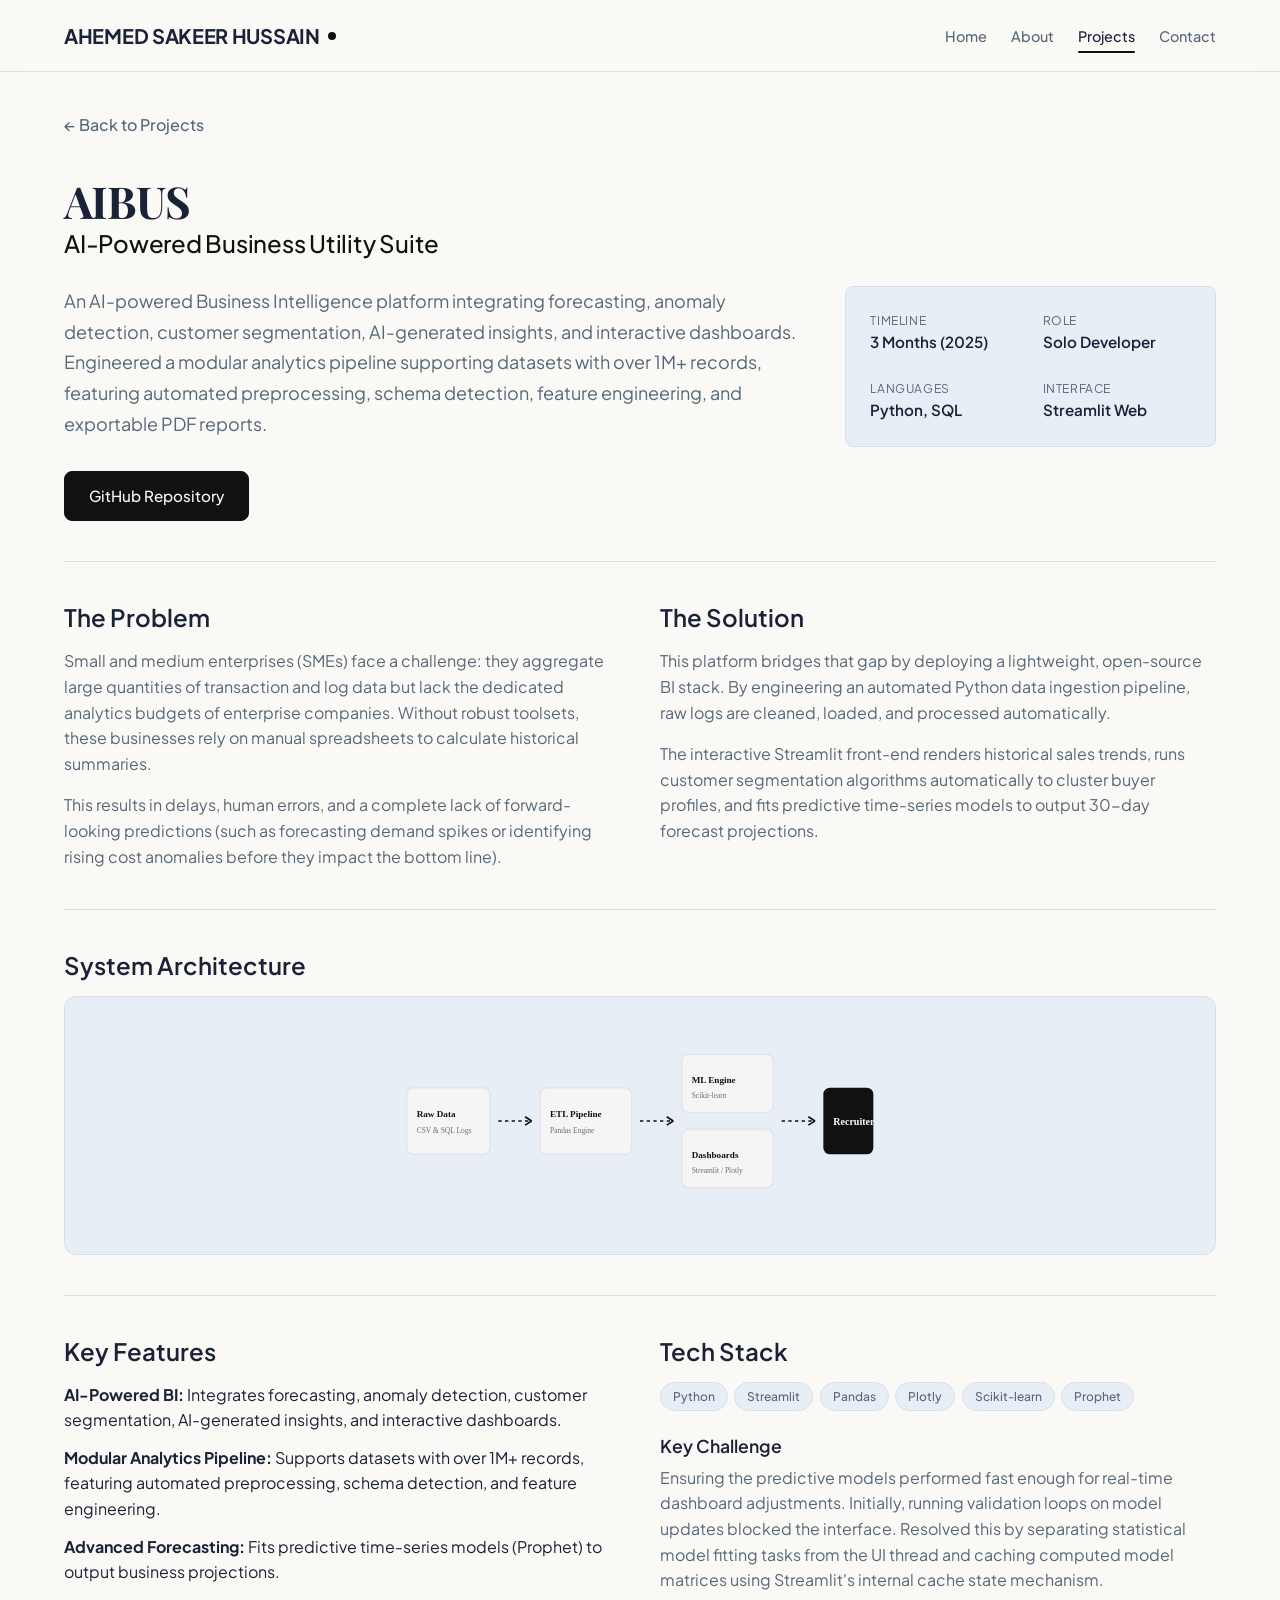
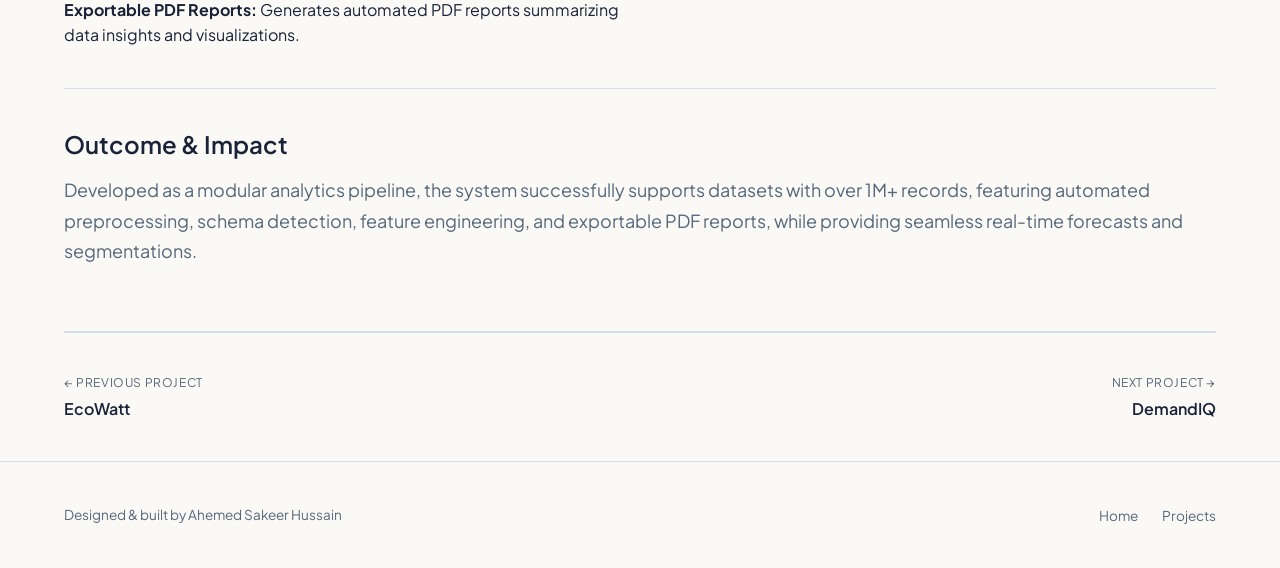
==== commit 20e1395b: "Update resume PDF and align portfolio descriptions with new resume details" ====
--- a/projects/ai-bi-platform.html
+++ b/projects/ai-bi-platform.html
@@ -44,7 +44,7 @@
         <div class="project-meta-grid">
           <div>
             <p class="text-secondary body-large">
-              An AI-powered Business Utility Suite featuring automated data pipeline, sales forecasting, customer segmentation, anomaly detection, and exportable reports. Designed to help small-to-medium retail brands monitor visual analytics metrics and forecast performance.
+              An AI-powered Business Intelligence platform integrating forecasting, anomaly detection, customer segmentation, AI-generated insights, and interactive dashboards. Engineered a modular analytics pipeline supporting datasets with over 1M+ records, featuring automated preprocessing, schema detection, feature engineering, and exportable PDF reports.
             </p>
           </div>
           <div class="project-meta-list">
@@ -146,10 +146,10 @@
           <div>
             <h2 class="card-title" style="font-size: 1.5rem; margin-bottom: 1rem;">Key Features</h2>
             <ul style="list-style: none; display: flex; flex-direction: column; gap: 0.75rem;">
-              <li><strong>Interactive Dashboards:</strong> Instant visualization updates based on custom dates, regions, and categories.</li>
-              <li><strong>Automated Data Pipeline:</strong> Lightweight ETL checks format consistency, removes records containing critical null values, and parses time logs.</li>
-              <li><strong>Sales Forecasting:</strong> Integrates a linear regression / trend projection module to map seasonal growth and inventory runouts.</li>
-              <li><strong>Customer Segmentation:</strong> Calculates RFM (Recency, Frequency, Monetary) scores and clusters clients using k-means grouping.</li>
+              <li><strong>AI-Powered BI:</strong> Integrates forecasting, anomaly detection, customer segmentation, AI-generated insights, and interactive dashboards.</li>
+              <li><strong>Modular Analytics Pipeline:</strong> Supports datasets with over 1M+ records, featuring automated preprocessing, schema detection, and feature engineering.</li>
+              <li><strong>Advanced Forecasting:</strong> Fits predictive time-series models (Prophet) to output business projections.</li>
+              <li><strong>Exportable PDF Reports:</strong> Generates automated PDF reports summarizing data insights and visualizations.</li>
             </ul>
           </div>
           <div>
@@ -157,11 +157,10 @@
             <div class="project-tags" style="margin-bottom: 1.5rem;">
               <span class="tag">Python</span>
               <span class="tag">Streamlit</span>
-              <span class="tag">Scikit-learn</span>
               <span class="tag">Pandas</span>
               <span class="tag">Plotly</span>
-              <span class="tag">Matplotlib</span>
-              <span class="tag">SQL</span>
+              <span class="tag">Scikit-learn</span>
+              <span class="tag">Prophet</span>
             </div>
             <h3 class="card-title" style="font-size: 1.1rem; margin-bottom: 0.5rem;">Key Challenge</h3>
             <p>
@@ -174,9 +173,9 @@
       <!-- Outcome & Screenshots -->
       <section class="detail-section">
         <h2 class="card-title" style="font-size: 1.5rem; margin-bottom: 1rem;">Outcome & Impact</h2>
-        <p class="body-large" style="margin-bottom: 1.5rem;">
-          The system demonstrates how small businesses can benefit from forecasting models with minimal maintenance overhead. In localized testing, the data ingestion pipeline correctly parsed 10,000+ transactional records, returning 30-day forecast predictions under 2 seconds.
-        </p>
+          <p class="body-large" style="margin-bottom: 1.5rem;">
+            Developed as a modular analytics pipeline, the system successfully supports datasets with over 1M+ records, featuring automated preprocessing, schema detection, feature engineering, and exportable PDF reports, while providing seamless real-time forecasts and segmentations.
+          </p>
       </section>
 
       <!-- Navigation -->
--- a/css/style.css
+++ b/css/style.css
@@ -343,10 +343,10 @@
 }
 
 .hero-grid {
-  display: flex;
-  flex-direction: column;
-  align-items: center;
-  text-align: center;
+  display: grid;
+  grid-template-columns: 1.2fr 0.8fr;
+  align-items: center;
+  text-align: left;
   gap: var(--spacing-lg);
   width: 100%;
 }
@@ -358,11 +358,72 @@
   max-width: 800px;
   display: flex;
   flex-direction: column;
-  align-items: center;
+  align-items: flex-start;
 }
 
 .hero-content .btn-group {
+  justify-content: flex-start;
+}
+
+/* Hero Profile Image with Subtle Animation */
+.hero-image-wrap {
+  position: relative;
+  display: flex;
   justify-content: center;
+  align-items: center;
+  flex-shrink: 0;
+  width: 100%;
+  max-width: 320px;
+  margin: 0 auto;
+  opacity: 0;
+  transform: translateY(16px);
+  animation: pageFadeIn 0.8s var(--transition-ease) 0.2s forwards;
+}
+
+.hero-image-glow {
+  position: absolute;
+  width: 100%;
+  height: 100%;
+  border-radius: 50%;
+  background: radial-gradient(circle, var(--color-accent) 0%, transparent 70%);
+  opacity: 0.12;
+  filter: blur(30px);
+  z-index: 0;
+  animation: subtleGlow 6s ease-in-out infinite alternate;
+}
+
+.hero-profile-image {
+  position: relative;
+  z-index: 1;
+  width: 280px;
+  height: 280px;
+  object-fit: cover;
+  border-radius: 50%;
+  border: 4px solid var(--bg-primary);
+  box-shadow: 0 10px 30px -10px rgba(0, 0, 0, 0.15), 0 0 0 1px var(--color-border);
+  animation: subtleFloat 6s ease-in-out infinite;
+}
+
+@keyframes subtleFloat {
+  0%, 100% {
+    transform: translateY(0);
+    box-shadow: 0 10px 30px -10px rgba(0, 0, 0, 0.15), 0 0 0 1px var(--color-border);
+  }
+  50% {
+    transform: translateY(-8px);
+    box-shadow: 0 20px 40px -10px rgba(0, 0, 0, 0.1), 0 0 0 1px var(--text-secondary);
+  }
+}
+
+@keyframes subtleGlow {
+  0%, 100% {
+    transform: scale(0.95);
+    opacity: 0.08;
+  }
+  50% {
+    transform: scale(1.05);
+    opacity: 0.16;
+  }
 }
 
 .hero-badge {
@@ -1161,6 +1222,15 @@
     grid-template-columns: 1fr;
     text-align: center;
     gap: var(--spacing-xl);
+  }
+  
+  .hero-content {
+    align-items: center;
+    text-align: center;
+  }
+  
+  .hero-content .btn-group {
+    justify-content: center;
   }
   
   .hero-badge, .hero-desc {
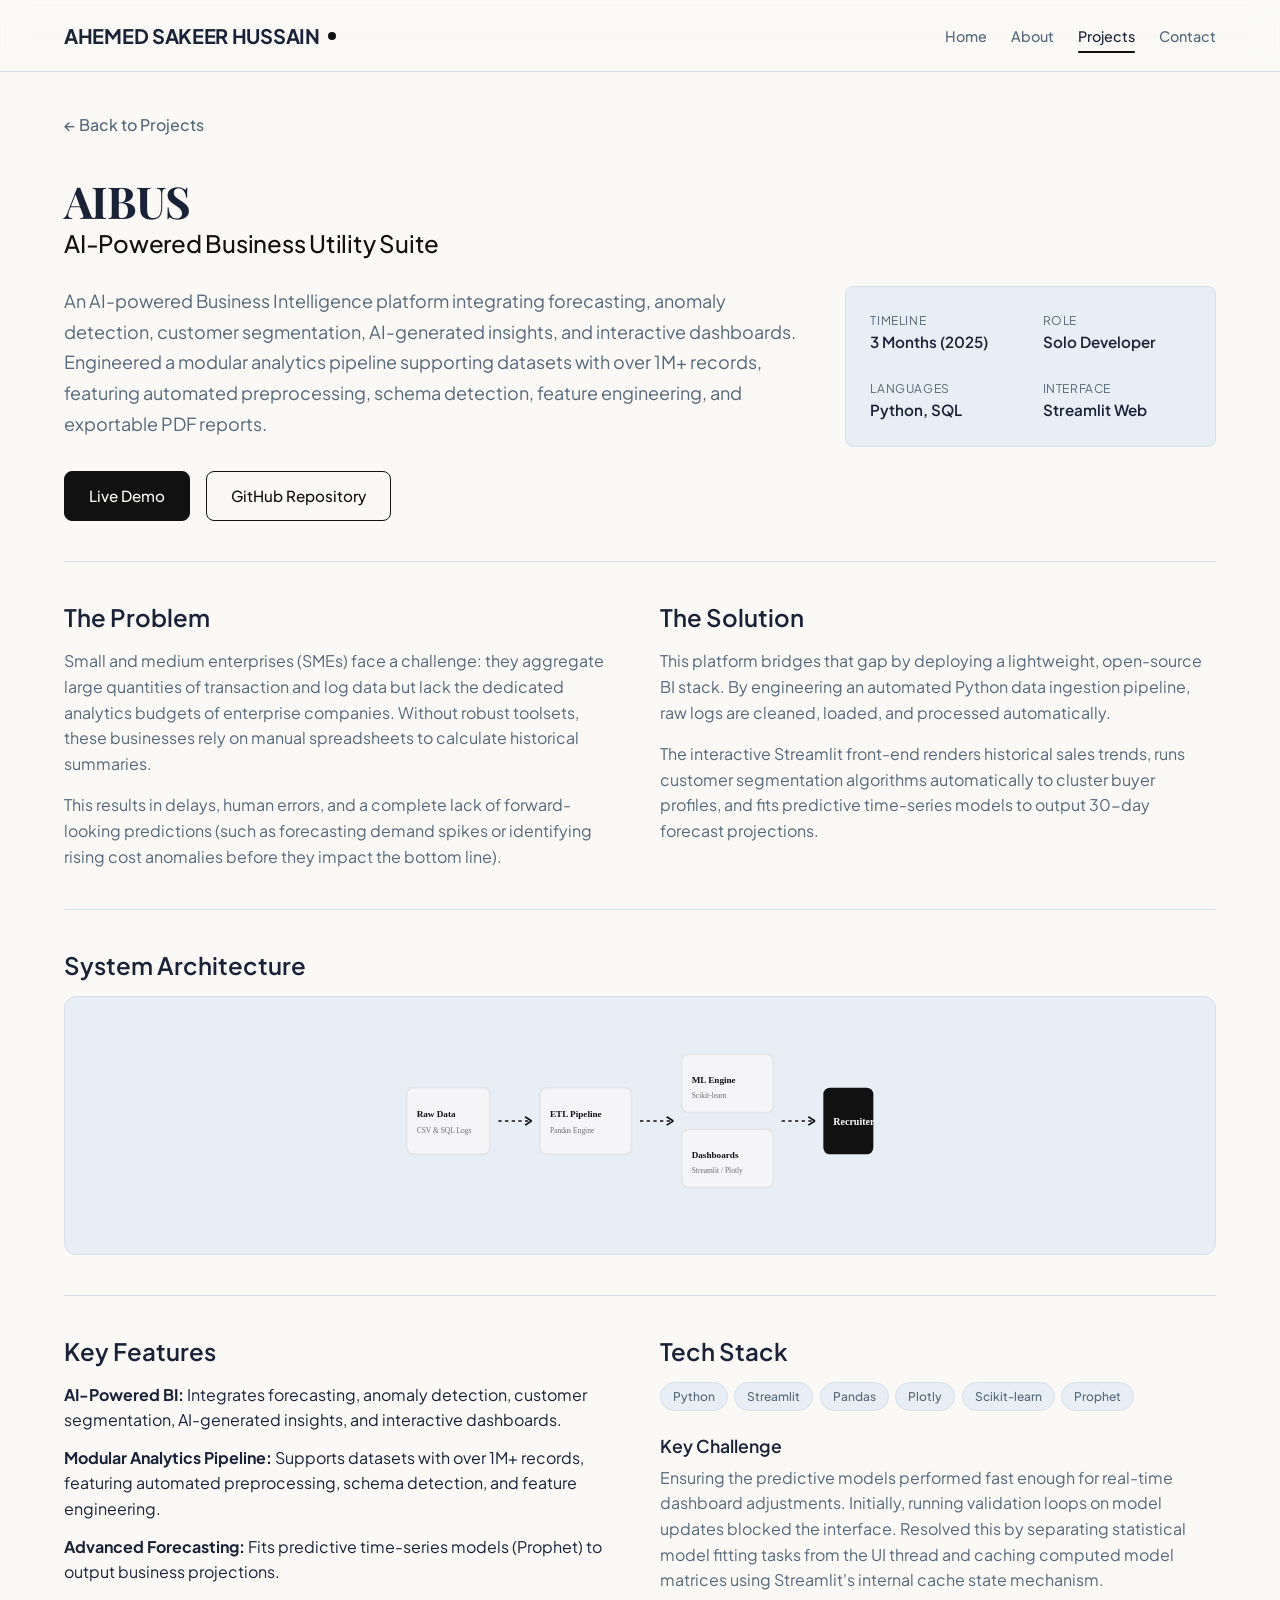
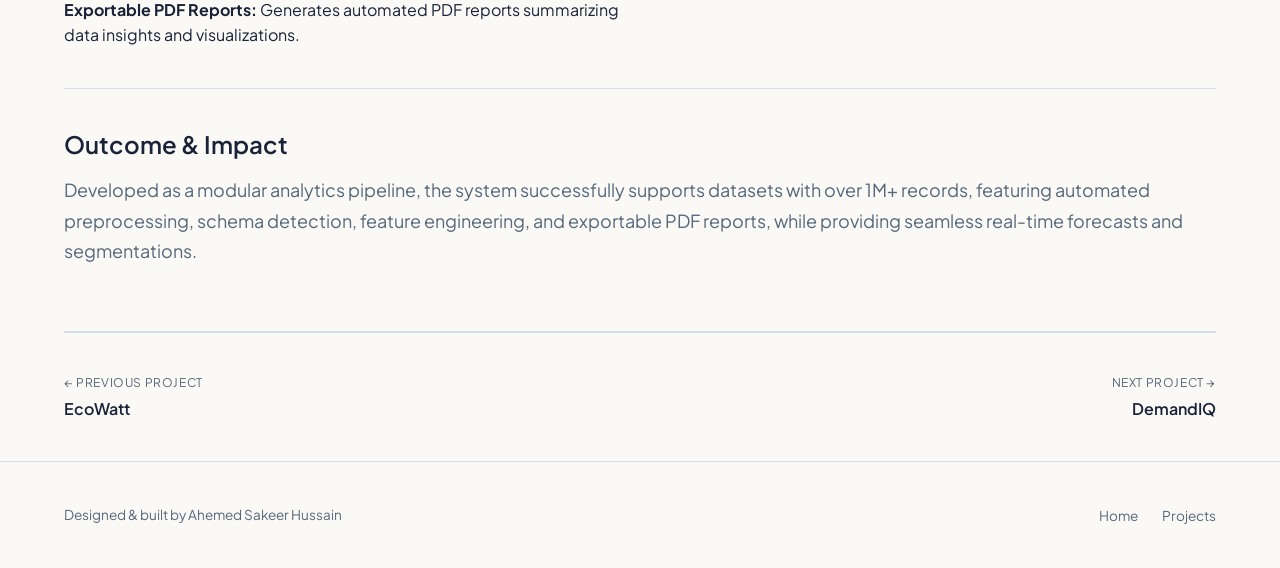
==== commit 5407bd4a: "Add Live Demo link for AIBUS project" ====
--- a/projects/ai-bi-platform.html
+++ b/projects/ai-bi-platform.html
@@ -68,7 +68,8 @@
         </div>
         
         <div class="btn-group" style="margin-top: var(--spacing-md);">
-          <a href="https://github.com/ahemedsh/AIBUS-AI-Powered-Business-Utility-Suite" target="_blank" rel="noopener" class="btn btn-primary">GitHub Repository</a>
+          <a href="https://aibus-ai.streamlit.app/" target="_blank" rel="noopener" class="btn btn-primary">Live Demo</a>
+          <a href="https://github.com/ahemedsh/AIBUS-AI-Powered-Business-Utility-Suite" target="_blank" rel="noopener" class="btn btn-secondary">GitHub Repository</a>
         </div>
       </section>
 
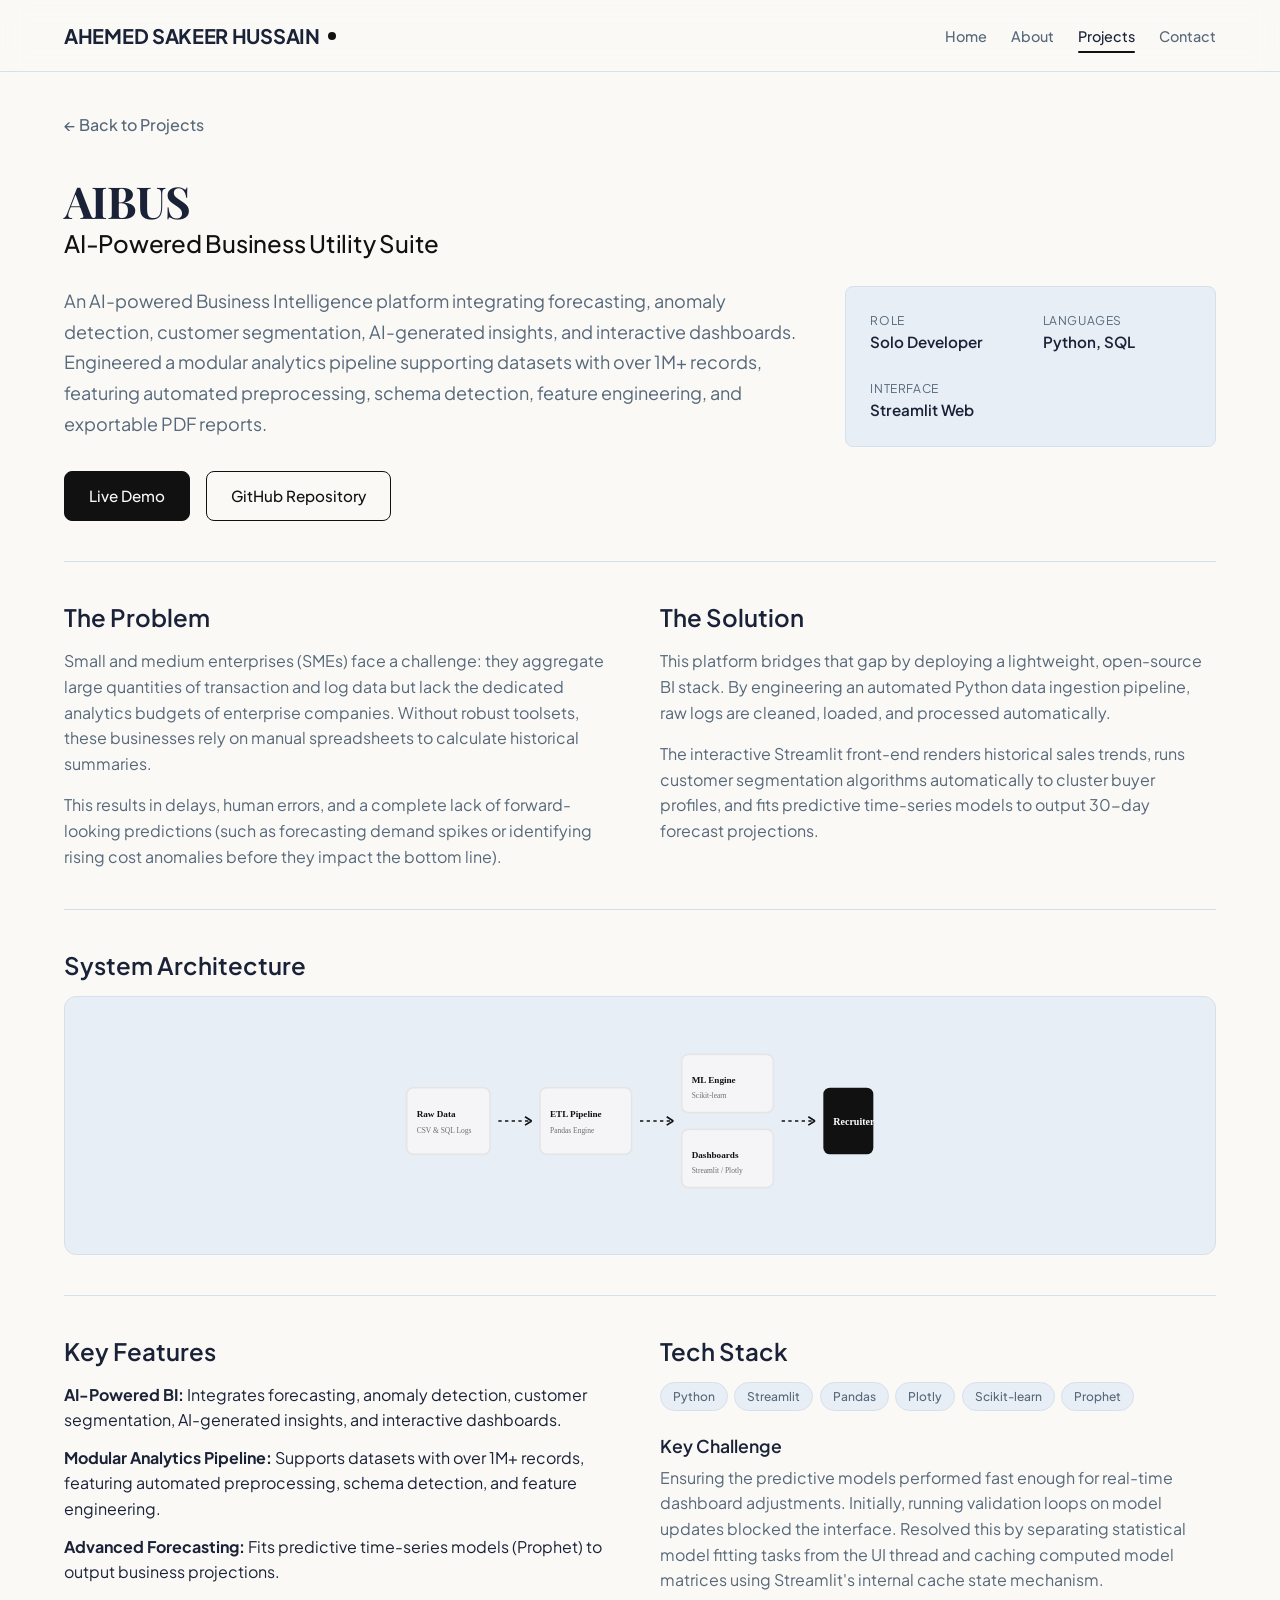
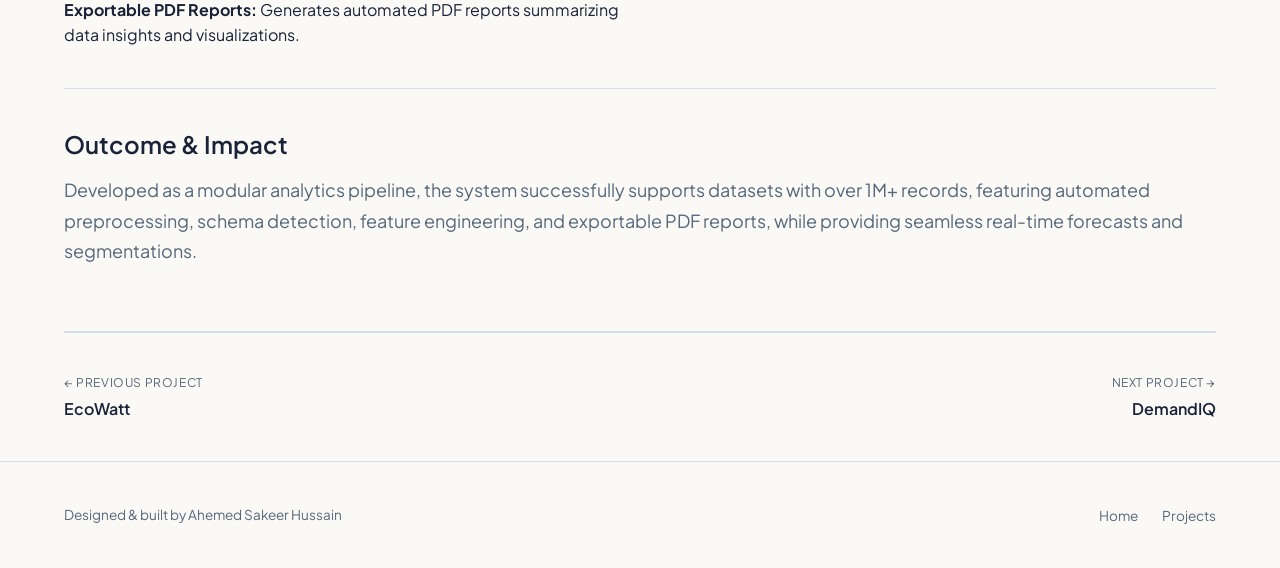
==== commit dde53cbd: "Remove timeline from project page metadata" ====
--- a/projects/ai-bi-platform.html
+++ b/projects/ai-bi-platform.html
@@ -49,10 +49,6 @@
           </div>
           <div class="project-meta-list">
             <div>
-              <div class="meta-item-label">Timeline</div>
-              <div class="meta-item-value">3 Months (2025)</div>
-            </div>
-            <div>
               <div class="meta-item-label">Role</div>
               <div class="meta-item-value">Solo Developer</div>
             </div>
--- a/css/style.css
+++ b/css/style.css
@@ -813,6 +813,10 @@
   padding: 0.6rem 0.5rem;
   font-size: 0.85rem;
   white-space: nowrap;
+}
+
+.project-actions a:nth-child(3):last-child {
+  grid-column: span 2;
 }
 
 /* ==========================================================================
